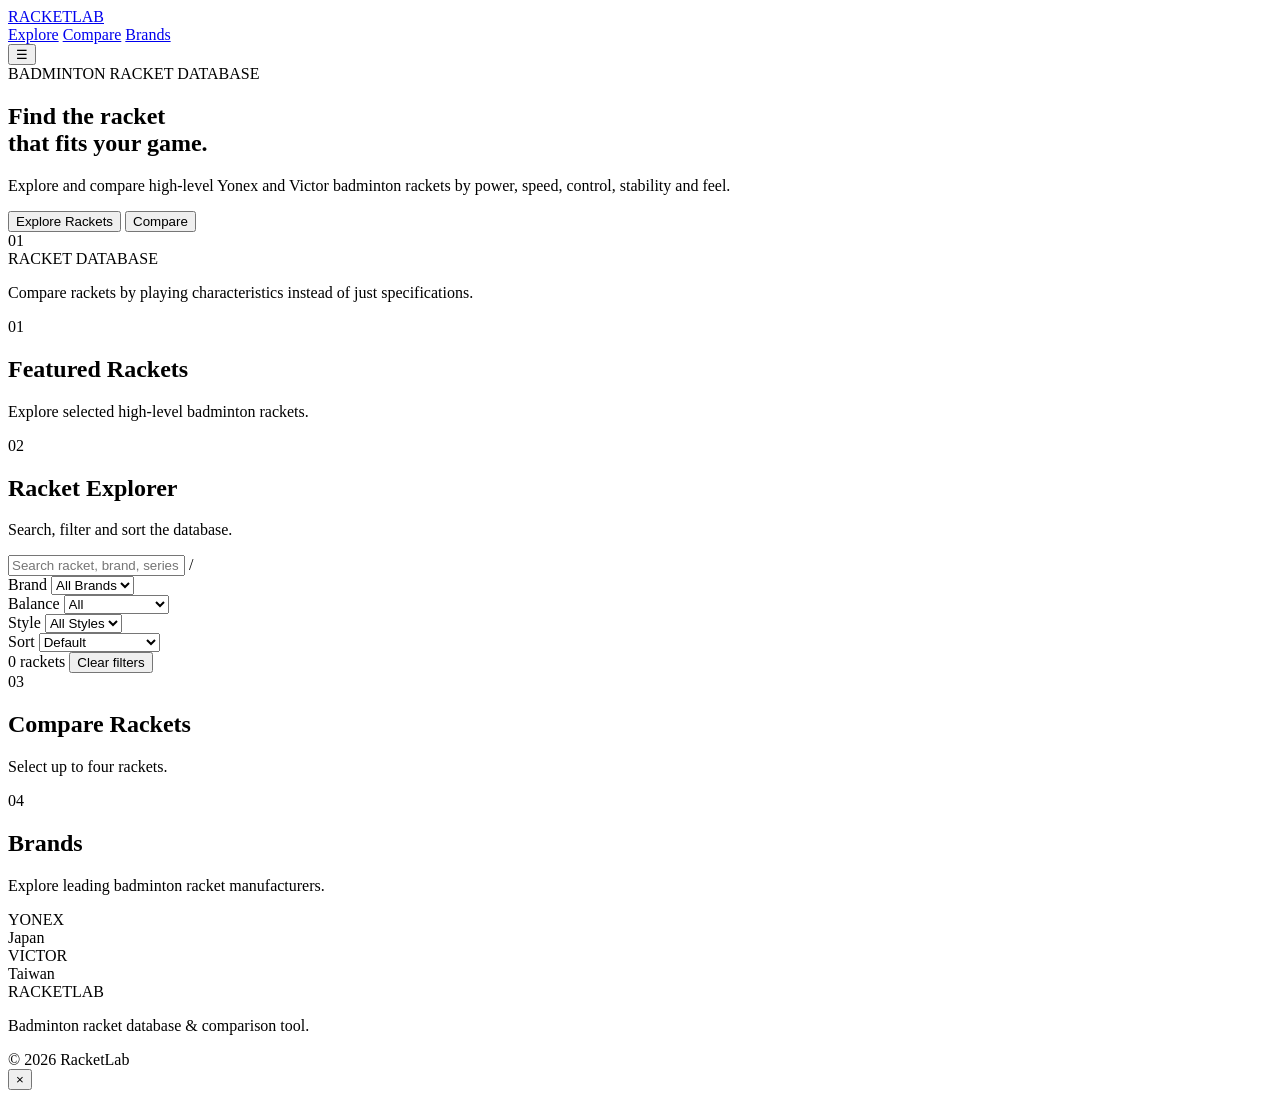
==== index.html @ 0382465e "Create index.html" ====
<!DOCTYPE html>
<html lang="en">
<head>
    <meta charset="UTF-8">
    <meta
        name="viewport"
        content="width=device-width, initial-scale=1.0"
    >

    <title>RacketLab — Badminton Racket Database</title>

    <link rel="stylesheet" href="style.css">
</head>

<body>

    <!-- =========================
         NAVBAR
    ========================== -->

    <header class="navbar">

        <div class="nav-container">

            <a href="#" class="logo">
                RACKET<span>LAB</span>
            </a>

            <nav class="nav-links">

                <a href="#explore">Explore</a>
                <a href="#compare">Compare</a>
                <a href="#brands">Brands</a>

            </nav>

            <button
                class="mobile-menu-button"
                onclick="toggleMobileMenu()"
            >
                ☰
            </button>

        </div>

    </header>


    <!-- =========================
         HERO
    ========================== -->

    <main>

        <section class="hero">

            <div class="hero-content">

                <div class="eyebrow">
                    BADMINTON RACKET DATABASE
                </div>

                <h1>
                    Find the racket<br>
                    that fits your game.
                </h1>

                <p>
                    Explore and compare high-level Yonex and Victor
                    badminton rackets by power, speed, control,
                    stability and feel.
                </p>

                <div class="hero-buttons">

                    <button
                        class="button primary"
                        onclick="scrollToExplorer()"
                    >
                        Explore Rackets
                    </button>

                    <button
                        class="button secondary"
                        onclick="scrollToCompare()"
                    >
                        Compare
                    </button>

                </div>

            </div>

            <div class="hero-stat">

                <div class="stat-number">
                    01
                </div>

                <div class="stat-label">
                    RACKET DATABASE
                </div>

                <div class="stat-line"></div>

                <p>
                    Compare rackets by playing
                    characteristics instead of
                    just specifications.
                </p>

            </div>

        </section>


        <!-- =========================
             FEATURED
        ========================== -->

        <section class="section">

            <div class="section-header">

                <div>
                    <span class="section-number">
                        01
                    </span>

                    <h2>
                        Featured Rackets
                    </h2>
                </div>

                <p>
                    Explore selected high-level
                    badminton rackets.
                </p>

            </div>

            <div
                id="featured-rackets"
                class="racket-grid"
            ></div>

        </section>


        <!-- =========================
             EXPLORE
        ========================== -->

        <section
            id="explore"
            class="section explorer-section"
        >

            <div class="section-header">

                <div>
                    <span class="section-number">
                        02
                    </span>

                    <h2>
                        Racket Explorer
                    </h2>
                </div>

                <p>
                    Search, filter and sort
                    the database.
                </p>

            </div>


            <!-- SEARCH -->

            <div class="search-box">

                <input
                    id="search-input"
                    type="text"
                    placeholder="Search racket, brand, series or characteristic..."
                    oninput="renderRackets()"
                >

                <span>
                    /
                </span>

            </div>


            <!-- FILTERS -->

            <div class="filters">

                <div class="filter-group">

                    <label>
                        Brand
                    </label>

                    <select
                        id="brand-filter"
                        onchange="renderRackets()"
                    >

                        <option value="all">
                            All Brands
                        </option>

                        <option value="Yonex">
                            Yonex
                        </option>

                        <option value="Victor">
                            Victor
                        </option>

                    </select>

                </div>


                <div class="filter-group">

                    <label>
                        Balance
                    </label>

                    <select
                        id="balance-filter"
                        onchange="renderRackets()"
                    >

                        <option value="all">
                            All
                        </option>

                        <option value="Head Heavy">
                            Head Heavy
                        </option>

                        <option value="Even Balance">
                            Even Balance
                        </option>

                        <option value="Head Light">
                            Head Light
                        </option>

                    </select>

                </div>


                <div class="filter-group">

                    <label>
                        Style
                    </label>

                    <select
                        id="style-filter"
                        onchange="renderRackets()"
                    >

                        <option value="all">
                            All Styles
                        </option>

                        <option value="Power">
                            Power
                        </option>

                        <option value="Speed">
                            Speed
                        </option>

                        <option value="Control">
                            Control
                        </option>

                        <option value="All-round">
                            All-round
                        </option>

                        <option value="Stability">
                            Stability
                        </option>

                    </select>

                </div>


                <div class="filter-group">

                    <label>
                        Sort
                    </label>

                    <select
                        id="sort-filter"
                        onchange="renderRackets()"
                    >

                        <option value="default">
                            Default
                        </option>

                        <option value="smash">
                            Highest Smash
                        </option>

                        <option value="control">
                            Highest Control
                        </option>

                        <option value="defense">
                            Highest Defense
                        </option>

                        <option value="stability">
                            Highest Stability
                        </option>

                        <option value="speed">
                            Fastest Swing
                        </option>

                    </select>

                </div>

            </div>


            <!-- RESULTS -->

            <div class="results-header">

                <span id="result-count">
                    0 rackets
                </span>

                <button
                    onclick="clearFilters()"
                    class="clear-button"
                >
                    Clear filters
                </button>

            </div>


            <div
                id="racket-list"
                class="racket-grid"
            ></div>

        </section>


        <!-- =========================
             COMPARE
        ========================== -->

        <section
            id="compare"
            class="section compare-section"
        >

            <div class="section-header">

                <div>

                    <span class="section-number">
                        03
                    </span>

                    <h2>
                        Compare Rackets
                    </h2>

                </div>

                <p>
                    Select up to four rackets.
                </p>

            </div>


            <div
                id="compare-selection"
                class="compare-selection"
            ></div>


            <div
                id="comparison-table"
                class="comparison-table"
            ></div>

        </section>


        <!-- =========================
             BRANDS
        ========================== -->

        <section
            id="brands"
            class="section brands-section"
        >

            <div class="section-header">

                <div>

                    <span class="section-number">
                        04
                    </span>

                    <h2>
                        Brands
                    </h2>

                </div>

                <p>
                    Explore leading badminton
                    racket manufacturers.
                </p>

            </div>


            <div class="brand-grid">

                <div class="brand-card">

                    <div class="brand-logo">
                        YONEX
                    </div>

                    <span>
                        Japan
                    </span>

                </div>


                <div class="brand-card">

                    <div class="brand-logo">
                        VICTOR
                    </div>

                    <span>
                        Taiwan
                    </span>

                </div>

            </div>

        </section>

    </main>


    <!-- =========================
         FOOTER
    ========================== -->

    <footer>

        <div class="footer-container">

            <div class="logo">
                RACKET<span>LAB</span>
            </div>

            <p>
                Badminton racket database & comparison tool.
            </p>

            <span>
                © 2026 RacketLab
            </span>

        </div>

    </footer>


    <!-- =========================
         MODAL
    ========================== -->

    <div
        id="racket-modal"
        class="modal hidden"
    >

        <div class="modal-overlay"
             onclick="closeModal()">
        </div>

        <div class="modal-content">

            <button
                class="modal-close"
                onclick="closeModal()"
            >
                ×
            </button>

            <div id="modal-body"></div>

        </div>

    </div>


    <script src="data/rackets.js"></script>
    <script src="app.js"></script>

</body>
</html>
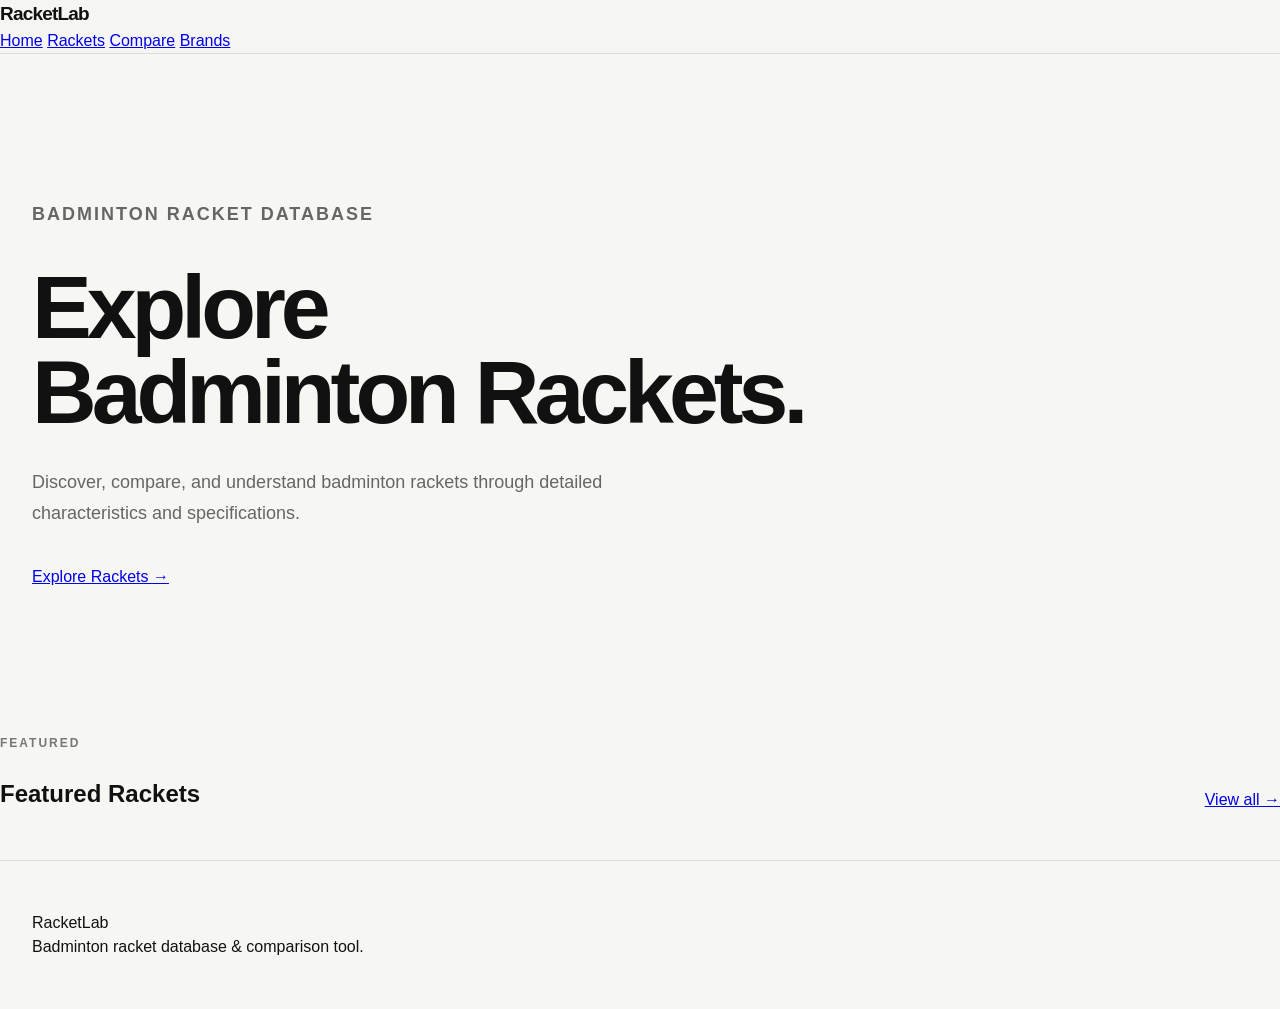
==== commit c891dc24: "Update index.html" ====
--- a/index.html
+++ b/index.html
@@ -2,535 +2,101 @@
 <html lang="en">
 <head>
     <meta charset="UTF-8">
-    <meta
-        name="viewport"
-        content="width=device-width, initial-scale=1.0"
-    >
+    <meta name="viewport" content="width=device-width, initial-scale=1.0">
 
-    <title>RacketLab — Badminton Racket Database</title>
+    <title>RacketLab</title>
 
     <link rel="stylesheet" href="style.css">
 </head>
 
 <body>
 
-    <!-- =========================
-         NAVBAR
-    ========================== -->
+<header class="navbar">
 
-    <header class="navbar">
+    <a href="index.html" class="logo">
+        RacketLab
+    </a>
 
-        <div class="nav-container">
+    <nav>
+        <a href="index.html" class="active">Home</a>
+        <a href="rackets.html">Rackets</a>
+        <a href="compare.html">Compare</a>
+        <a href="brands.html">Brands</a>
+    </nav>
 
-            <a href="#" class="logo">
-                RACKET<span>LAB</span>
+</header>
+
+
+<main>
+
+    <section class="hero">
+
+        <div class="hero-content">
+
+            <p class="eyebrow">
+                BADMINTON RACKET DATABASE
+            </p>
+
+            <h1>
+                Explore<br>
+                Badminton Rackets.
+            </h1>
+
+            <p class="hero-description">
+                Discover, compare, and understand badminton
+                rackets through detailed characteristics and specifications.
+            </p>
+
+            <a href="rackets.html" class="primary-button">
+                Explore Rackets →
             </a>
-
-            <nav class="nav-links">
-
-                <a href="#explore">Explore</a>
-                <a href="#compare">Compare</a>
-                <a href="#brands">Brands</a>
-
-            </nav>
-
-            <button
-                class="mobile-menu-button"
-                onclick="toggleMobileMenu()"
-            >
-                ☰
-            </button>
 
         </div>
 
-    </header>
+    </section>
 
 
-    <!-- =========================
-         HERO
-    ========================== -->
+    <section class="home-section">
 
-    <main>
+        <div class="section-header">
 
-        <section class="hero">
+            <div>
+                <p class="eyebrow">FEATURED</p>
 
-            <div class="hero-content">
-
-                <div class="eyebrow">
-                    BADMINTON RACKET DATABASE
-                </div>
-
-                <h1>
-                    Find the racket<br>
-                    that fits your game.
-                </h1>
-
-                <p>
-                    Explore and compare high-level Yonex and Victor
-                    badminton rackets by power, speed, control,
-                    stability and feel.
-                </p>
-
-                <div class="hero-buttons">
-
-                    <button
-                        class="button primary"
-                        onclick="scrollToExplorer()"
-                    >
-                        Explore Rackets
-                    </button>
-
-                    <button
-                        class="button secondary"
-                        onclick="scrollToCompare()"
-                    >
-                        Compare
-                    </button>
-
-                </div>
-
+                <h2>
+                    Featured Rackets
+                </h2>
             </div>
 
-            <div class="hero-stat">
-
-                <div class="stat-number">
-                    01
-                </div>
-
-                <div class="stat-label">
-                    RACKET DATABASE
-                </div>
-
-                <div class="stat-line"></div>
-
-                <p>
-                    Compare rackets by playing
-                    characteristics instead of
-                    just specifications.
-                </p>
-
-            </div>
-
-        </section>
-
-
-        <!-- =========================
-             FEATURED
-        ========================== -->
-
-        <section class="section">
-
-            <div class="section-header">
-
-                <div>
-                    <span class="section-number">
-                        01
-                    </span>
-
-                    <h2>
-                        Featured Rackets
-                    </h2>
-                </div>
-
-                <p>
-                    Explore selected high-level
-                    badminton rackets.
-                </p>
-
-            </div>
-
-            <div
-                id="featured-rackets"
-                class="racket-grid"
-            ></div>
-
-        </section>
-
-
-        <!-- =========================
-             EXPLORE
-        ========================== -->
-
-        <section
-            id="explore"
-            class="section explorer-section"
-        >
-
-            <div class="section-header">
-
-                <div>
-                    <span class="section-number">
-                        02
-                    </span>
-
-                    <h2>
-                        Racket Explorer
-                    </h2>
-                </div>
-
-                <p>
-                    Search, filter and sort
-                    the database.
-                </p>
-
-            </div>
-
-
-            <!-- SEARCH -->
-
-            <div class="search-box">
-
-                <input
-                    id="search-input"
-                    type="text"
-                    placeholder="Search racket, brand, series or characteristic..."
-                    oninput="renderRackets()"
-                >
-
-                <span>
-                    /
-                </span>
-
-            </div>
-
-
-            <!-- FILTERS -->
-
-            <div class="filters">
-
-                <div class="filter-group">
-
-                    <label>
-                        Brand
-                    </label>
-
-                    <select
-                        id="brand-filter"
-                        onchange="renderRackets()"
-                    >
-
-                        <option value="all">
-                            All Brands
-                        </option>
-
-                        <option value="Yonex">
-                            Yonex
-                        </option>
-
-                        <option value="Victor">
-                            Victor
-                        </option>
-
-                    </select>
-
-                </div>
-
-
-                <div class="filter-group">
-
-                    <label>
-                        Balance
-                    </label>
-
-                    <select
-                        id="balance-filter"
-                        onchange="renderRackets()"
-                    >
-
-                        <option value="all">
-                            All
-                        </option>
-
-                        <option value="Head Heavy">
-                            Head Heavy
-                        </option>
-
-                        <option value="Even Balance">
-                            Even Balance
-                        </option>
-
-                        <option value="Head Light">
-                            Head Light
-                        </option>
-
-                    </select>
-
-                </div>
-
-
-                <div class="filter-group">
-
-                    <label>
-                        Style
-                    </label>
-
-                    <select
-                        id="style-filter"
-                        onchange="renderRackets()"
-                    >
-
-                        <option value="all">
-                            All Styles
-                        </option>
-
-                        <option value="Power">
-                            Power
-                        </option>
-
-                        <option value="Speed">
-                            Speed
-                        </option>
-
-                        <option value="Control">
-                            Control
-                        </option>
-
-                        <option value="All-round">
-                            All-round
-                        </option>
-
-                        <option value="Stability">
-                            Stability
-                        </option>
-
-                    </select>
-
-                </div>
-
-
-                <div class="filter-group">
-
-                    <label>
-                        Sort
-                    </label>
-
-                    <select
-                        id="sort-filter"
-                        onchange="renderRackets()"
-                    >
-
-                        <option value="default">
-                            Default
-                        </option>
-
-                        <option value="smash">
-                            Highest Smash
-                        </option>
-
-                        <option value="control">
-                            Highest Control
-                        </option>
-
-                        <option value="defense">
-                            Highest Defense
-                        </option>
-
-                        <option value="stability">
-                            Highest Stability
-                        </option>
-
-                        <option value="speed">
-                            Fastest Swing
-                        </option>
-
-                    </select>
-
-                </div>
-
-            </div>
-
-
-            <!-- RESULTS -->
-
-            <div class="results-header">
-
-                <span id="result-count">
-                    0 rackets
-                </span>
-
-                <button
-                    onclick="clearFilters()"
-                    class="clear-button"
-                >
-                    Clear filters
-                </button>
-
-            </div>
-
-
-            <div
-                id="racket-list"
-                class="racket-grid"
-            ></div>
-
-        </section>
-
-
-        <!-- =========================
-             COMPARE
-        ========================== -->
-
-        <section
-            id="compare"
-            class="section compare-section"
-        >
-
-            <div class="section-header">
-
-                <div>
-
-                    <span class="section-number">
-                        03
-                    </span>
-
-                    <h2>
-                        Compare Rackets
-                    </h2>
-
-                </div>
-
-                <p>
-                    Select up to four rackets.
-                </p>
-
-            </div>
-
-
-            <div
-                id="compare-selection"
-                class="compare-selection"
-            ></div>
-
-
-            <div
-                id="comparison-table"
-                class="comparison-table"
-            ></div>
-
-        </section>
-
-
-        <!-- =========================
-             BRANDS
-        ========================== -->
-
-        <section
-            id="brands"
-            class="section brands-section"
-        >
-
-            <div class="section-header">
-
-                <div>
-
-                    <span class="section-number">
-                        04
-                    </span>
-
-                    <h2>
-                        Brands
-                    </h2>
-
-                </div>
-
-                <p>
-                    Explore leading badminton
-                    racket manufacturers.
-                </p>
-
-            </div>
-
-
-            <div class="brand-grid">
-
-                <div class="brand-card">
-
-                    <div class="brand-logo">
-                        YONEX
-                    </div>
-
-                    <span>
-                        Japan
-                    </span>
-
-                </div>
-
-
-                <div class="brand-card">
-
-                    <div class="brand-logo">
-                        VICTOR
-                    </div>
-
-                    <span>
-                        Taiwan
-                    </span>
-
-                </div>
-
-            </div>
-
-        </section>
-
-    </main>
-
-
-    <!-- =========================
-         FOOTER
-    ========================== -->
-
-    <footer>
-
-        <div class="footer-container">
-
-            <div class="logo">
-                RACKET<span>LAB</span>
-            </div>
-
-            <p>
-                Badminton racket database & comparison tool.
-            </p>
-
-            <span>
-                © 2026 RacketLab
-            </span>
+            <a href="rackets.html" class="text-link">
+                View all →
+            </a>
 
         </div>
 
-    </footer>
+
+        <div id="featured-rackets" class="racket-grid"></div>
+
+    </section>
+
+</main>
 
 
-    <!-- =========================
-         MODAL
-    ========================== -->
+<footer>
 
-    <div
-        id="racket-modal"
-        class="modal hidden"
-    >
-
-        <div class="modal-overlay"
-             onclick="closeModal()">
-        </div>
-
-        <div class="modal-content">
-
-            <button
-                class="modal-close"
-                onclick="closeModal()"
-            >
-                ×
-            </button>
-
-            <div id="modal-body"></div>
-
-        </div>
-
+    <div class="footer-logo">
+        RacketLab
     </div>
 
+    <p>
+        Badminton racket database & comparison tool.
+    </p>
 
-    <script src="data/rackets.js"></script>
-    <script src="app.js"></script>
+</footer>
+
+
+<script type="module" src="data/index.js"></script>
+<script type="module" src="js/app.js"></script>
 
 </body>
 </html>
--- a/style.css
+++ b/style.css
@@ -0,0 +1,996 @@
+/* =================================
+   RESET
+================================= */
+
+* {
+    margin: 0;
+    padding: 0;
+    box-sizing: border-box;
+}
+
+html {
+    scroll-behavior: smooth;
+}
+
+body {
+    font-family:
+        Inter,
+        -apple-system,
+        BlinkMacSystemFont,
+        "Segoe UI",
+        sans-serif;
+
+    background: #f6f6f3;
+    color: #111;
+
+    line-height: 1.5;
+}
+
+button,
+input,
+select {
+    font: inherit;
+}
+
+
+/* =================================
+   NAVBAR
+================================= */
+
+.navbar {
+    position: sticky;
+    top: 0;
+
+    z-index: 100;
+
+    background: rgba(246, 246, 243, 0.9);
+
+    backdrop-filter: blur(16px);
+
+    border-bottom: 1px solid #deded9;
+}
+
+.nav-container {
+    max-width: 1280px;
+
+    margin: auto;
+
+    height: 72px;
+
+    padding: 0 32px;
+
+    display: flex;
+
+    align-items: center;
+
+    justify-content: space-between;
+}
+
+.logo {
+    font-size: 19px;
+
+    font-weight: 900;
+
+    letter-spacing: -0.8px;
+
+    color: #111;
+
+    text-decoration: none;
+}
+
+.logo span {
+    color: #777;
+}
+
+.nav-links {
+    display: flex;
+
+    gap: 36px;
+}
+
+.nav-links a {
+    color: #555;
+
+    text-decoration: none;
+
+    font-size: 14px;
+
+    font-weight: 600;
+}
+
+.nav-links a:hover {
+    color: #111;
+}
+
+.mobile-menu-button {
+    display: none;
+
+    border: 0;
+
+    background: transparent;
+
+    font-size: 24px;
+}
+
+
+/* =================================
+   HERO
+================================= */
+
+.hero {
+    max-width: 1280px;
+
+    margin: auto;
+
+    min-height: 680px;
+
+    padding: 120px 32px;
+
+    display: grid;
+
+    grid-template-columns:
+        1.4fr
+        0.6fr;
+
+    align-items: center;
+
+    gap: 80px;
+}
+
+.eyebrow {
+    font-size: 12px;
+
+    font-weight: 800;
+
+    letter-spacing: 2px;
+
+    color: #777;
+
+    margin-bottom: 24px;
+}
+
+.hero h1 {
+    font-size: clamp(
+        52px,
+        7vw,
+        96px
+    );
+
+    line-height: 0.95;
+
+    letter-spacing: -5px;
+
+    font-weight: 900;
+
+    margin-bottom: 32px;
+}
+
+.hero-content p {
+    max-width: 620px;
+
+    font-size: 18px;
+
+    color: #666;
+
+    line-height: 1.7;
+
+    margin-bottom: 36px;
+}
+
+.hero-buttons {
+    display: flex;
+
+    gap: 12px;
+}
+
+
+/* =================================
+   BUTTONS
+================================= */
+
+.button {
+    padding: 14px 22px;
+
+    border-radius: 10px;
+
+    border: 1px solid #111;
+
+    cursor: pointer;
+
+    font-weight: 700;
+
+    transition: 0.2s ease;
+}
+
+.button.primary {
+    background: #111;
+
+    color: white;
+}
+
+.button.primary:hover {
+    transform: translateY(-2px);
+
+    background: #292929;
+}
+
+.button.secondary {
+    background: transparent;
+
+    color: #111;
+
+    border-color: #ccc;
+}
+
+.button.secondary:hover {
+    background: white;
+}
+
+
+/* =================================
+   HERO STAT
+================================= */
+
+.hero-stat {
+    border-left: 1px solid #ccc;
+
+    padding-left: 40px;
+}
+
+.stat-number {
+    font-size: 80px;
+
+    font-weight: 900;
+
+    letter-spacing: -5px;
+}
+
+.stat-label {
+    font-size: 11px;
+
+    letter-spacing: 2px;
+
+    font-weight: 800;
+
+    color: #777;
+}
+
+.stat-line {
+    width: 80px;
+
+    height: 2px;
+
+    background: #111;
+
+    margin: 28px 0;
+}
+
+.hero-stat p {
+    color: #777;
+
+    max-width: 260px;
+}
+
+
+/* =================================
+   SECTIONS
+================================= */
+
+.section {
+    max-width: 1280px;
+
+    margin: auto;
+
+    padding: 100px 32px;
+}
+
+.section-header {
+    display: flex;
+
+    justify-content: space-between;
+
+    align-items: end;
+
+    gap: 40px;
+
+    margin-bottom: 48px;
+}
+
+.section-number {
+    font-size: 11px;
+
+    letter-spacing: 2px;
+
+    color: #999;
+
+    font-weight: 800;
+}
+
+.section h2 {
+    font-size: 46px;
+
+    letter-spacing: -2px;
+
+    margin-top: 8px;
+}
+
+.section-header > p {
+    max-width: 320px;
+
+    color: #777;
+}
+
+
+/* =================================
+   RACKET GRID
+================================= */
+
+.racket-grid {
+    display: grid;
+
+    grid-template-columns:
+        repeat(3, 1fr);
+
+    gap: 18px;
+}
+
+
+/* =================================
+   RACKET CARD
+================================= */
+
+.racket-card {
+    background: white;
+
+    border: 1px solid #e2e2de;
+
+    border-radius: 18px;
+
+    padding: 22px;
+
+    cursor: pointer;
+
+    transition:
+        transform 0.2s ease,
+        box-shadow 0.2s ease;
+}
+
+.racket-card:hover {
+    transform: translateY(-5px);
+
+    box-shadow:
+        0 20px 50px
+        rgba(0, 0, 0, 0.08);
+}
+
+.racket-image {
+    height: 240px;
+
+    border-radius: 12px;
+
+    background:
+        linear-gradient(
+            135deg,
+            #ededeb,
+            #fafafa
+        );
+
+    display: flex;
+
+    align-items: center;
+
+    justify-content: center;
+
+    margin-bottom: 20px;
+
+    color: #aaa;
+
+    font-size: 12px;
+
+    letter-spacing: 1px;
+}
+
+.brand {
+    font-size: 11px;
+
+    font-weight: 800;
+
+    letter-spacing: 1.5px;
+
+    color: #888;
+
+    text-transform: uppercase;
+}
+
+.racket-name {
+    font-size: 23px;
+
+    font-weight: 850;
+
+    letter-spacing: -0.8px;
+
+    margin: 5px 0 14px;
+}
+
+.racket-meta {
+    display: flex;
+
+    gap: 7px;
+
+    flex-wrap: wrap;
+
+    margin-bottom: 20px;
+}
+
+.tag {
+    border: 1px solid #ddd;
+
+    border-radius: 100px;
+
+    padding: 5px 9px;
+
+    font-size: 11px;
+
+    color: #555;
+
+    background: #fafafa;
+}
+
+
+/* =================================
+   MINI RATINGS
+================================= */
+
+.rating-row {
+    display: grid;
+
+    grid-template-columns:
+        90px
+        1fr
+        25px;
+
+    align-items: center;
+
+    gap: 10px;
+
+    margin: 8px 0;
+
+    font-size: 11px;
+
+    color: #777;
+}
+
+.rating-track {
+    height: 5px;
+
+    background: #e8e8e5;
+
+    border-radius: 10px;
+
+    overflow: hidden;
+}
+
+.rating-fill {
+    height: 100%;
+
+    background: #111;
+
+    border-radius: 10px;
+}
+
+
+/* =================================
+   SEARCH
+================================= */
+
+.search-box {
+    background: white;
+
+    border: 1px solid #ddd;
+
+    border-radius: 14px;
+
+    display: flex;
+
+    align-items: center;
+
+    padding: 0 18px;
+
+    margin-bottom: 20px;
+}
+
+.search-box input {
+    flex: 1;
+
+    height: 58px;
+
+    border: none;
+
+    outline: none;
+
+    background: transparent;
+
+    font-size: 15px;
+}
+
+
+/* =================================
+   FILTERS
+================================= */
+
+.filters {
+    display: grid;
+
+    grid-template-columns:
+        repeat(4, 1fr);
+
+    gap: 12px;
+
+    margin-bottom: 30px;
+}
+
+.filter-group label {
+    display: block;
+
+    font-size: 11px;
+
+    font-weight: 800;
+
+    color: #888;
+
+    margin-bottom: 7px;
+}
+
+.filter-group select {
+    width: 100%;
+
+    height: 46px;
+
+    border: 1px solid #ddd;
+
+    border-radius: 9px;
+
+    background: white;
+
+    padding: 0 12px;
+
+    outline: none;
+}
+
+
+/* =================================
+   RESULTS HEADER
+================================= */
+
+.results-header {
+    display: flex;
+
+    justify-content: space-between;
+
+    margin-bottom: 20px;
+
+    color: #777;
+
+    font-size: 13px;
+}
+
+.clear-button {
+    border: 0;
+
+    background: transparent;
+
+    cursor: pointer;
+
+    color: #777;
+
+    text-decoration: underline;
+}
+
+
+/* =================================
+   COMPARE
+================================= */
+
+.compare-selection {
+    display: grid;
+
+    grid-template-columns:
+        repeat(4, 1fr);
+
+    gap: 12px;
+
+    margin-bottom: 30px;
+}
+
+.compare-slot {
+    min-height: 100px;
+
+    background: white;
+
+    border: 1px dashed #ccc;
+
+    border-radius: 12px;
+
+    padding: 18px;
+}
+
+.compare-slot.active {
+    border-style: solid;
+
+    border-color: #111;
+}
+
+.compare-slot button {
+    float: right;
+
+    border: 0;
+
+    background: transparent;
+
+    cursor: pointer;
+}
+
+.comparison-table {
+    overflow-x: auto;
+}
+
+.comparison-table table {
+    width: 100%;
+
+    min-width: 700px;
+
+    border-collapse: collapse;
+
+    background: white;
+
+    border-radius: 14px;
+
+    overflow: hidden;
+}
+
+.comparison-table th,
+.comparison-table td {
+    padding: 18px;
+
+    text-align: left;
+
+    border-bottom: 1px solid #eee;
+}
+
+.comparison-table th {
+    font-size: 13px;
+
+    background: #f1f1ee;
+}
+
+.comparison-table td {
+    font-size: 14px;
+}
+
+
+/* =================================
+   BRANDS
+================================= */
+
+.brand-grid {
+    display: grid;
+
+    grid-template-columns:
+        repeat(2, 1fr);
+
+    gap: 18px;
+}
+
+.brand-card {
+    background: #111;
+
+    color: white;
+
+    min-height: 230px;
+
+    border-radius: 18px;
+
+    padding: 30px;
+
+    display: flex;
+
+    flex-direction: column;
+
+    justify-content: space-between;
+}
+
+.brand-logo {
+    font-size: 40px;
+
+    font-weight: 900;
+
+    letter-spacing: -2px;
+}
+
+.brand-card span {
+    color: #aaa;
+
+    font-size: 13px;
+}
+
+
+/* =================================
+   MODAL
+================================= */
+
+.modal {
+    position: fixed;
+
+    inset: 0;
+
+    z-index: 500;
+
+    display: flex;
+
+    align-items: center;
+
+    justify-content: center;
+
+    padding: 20px;
+}
+
+.modal.hidden {
+    display: none;
+}
+
+.modal-overlay {
+    position: absolute;
+
+    inset: 0;
+
+    background: rgba(
+        0,
+        0,
+        0,
+        0.5
+    );
+
+    backdrop-filter: blur(5px);
+}
+
+.modal-content {
+    position: relative;
+
+    width: min(
+        900px,
+        100%
+    );
+
+    max-height: 90vh;
+
+    overflow-y: auto;
+
+    background: #f6f6f3;
+
+    border-radius: 20px;
+
+    padding: 40px;
+
+    z-index: 1;
+}
+
+.modal-close {
+    position: absolute;
+
+    top: 18px;
+
+    right: 20px;
+
+    border: 0;
+
+    background: transparent;
+
+    font-size: 28px;
+
+    cursor: pointer;
+}
+
+
+/* =================================
+   DETAIL
+================================= */
+
+.detail-header {
+    margin-bottom: 35px;
+}
+
+.detail-brand {
+    color: #888;
+
+    font-size: 12px;
+
+    font-weight: 800;
+
+    letter-spacing: 2px;
+}
+
+.detail-title {
+    font-size: 46px;
+
+    letter-spacing: -2px;
+
+    line-height: 1;
+
+    margin: 8px 0 16px;
+}
+
+.detail-description {
+    color: #666;
+
+    max-width: 650px;
+}
+
+.detail-section {
+    margin-top: 35px;
+}
+
+.detail-section h3 {
+    font-size: 18px;
+
+    margin-bottom: 16px;
+}
+
+.rating-large {
+    display: grid;
+
+    grid-template-columns:
+        150px
+        1fr
+        35px;
+
+    align-items: center;
+
+    gap: 15px;
+
+    margin: 12px 0;
+}
+
+.rating-large .rating-track {
+    height: 8px;
+}
+
+
+/* =================================
+   FOOTER
+================================= */
+
+footer {
+    border-top: 1px solid #ddd;
+
+    padding: 50px 32px;
+}
+
+.footer-container {
+    max-width: 1280px;
+
+    margin: auto;
+
+    display: flex;
+
+    justify-content: space-between;
+
+    align-items: center;
+
+    gap: 20px;
+}
+
+.footer-container p,
+.footer-container > span {
+    color: #888;
+
+    font-size: 12px;
+}
+
+
+/* =================================
+   MOBILE
+================================= */
+
+@media (max-width: 900px) {
+
+    .nav-links {
+        display: none;
+    }
+
+    .mobile-menu-button {
+        display: block;
+    }
+
+    .hero {
+        grid-template-columns: 1fr;
+
+        padding-top: 80px;
+
+        min-height: auto;
+    }
+
+    .hero-stat {
+        border-left: 0;
+
+        border-top: 1px solid #ccc;
+
+        padding-left: 0;
+
+        padding-top: 30px;
+    }
+
+    .racket-grid {
+        grid-template-columns:
+            repeat(2, 1fr);
+    }
+
+    .filters {
+        grid-template-columns:
+            repeat(2, 1fr);
+    }
+
+    .compare-selection {
+        grid-template-columns:
+            repeat(2, 1fr);
+    }
+
+}
+
+
+@media (max-width: 600px) {
+
+    .nav-container {
+        padding: 0 18px;
+    }
+
+    .hero,
+    .section {
+        padding-left: 18px;
+        padding-right: 18px;
+    }
+
+    .hero h1 {
+        font-size: 54px;
+
+        letter-spacing: -3px;
+    }
+
+    .section h2 {
+        font-size: 36px;
+    }
+
+    .section-header {
+        display: block;
+    }
+
+    .section-header > p {
+        margin-top: 15px;
+    }
+
+    .racket-grid {
+        grid-template-columns: 1fr;
+    }
+
+    .filters {
+        grid-template-columns: 1fr;
+    }
+
+    .compare-selection {
+        grid-template-columns: 1fr;
+    }
+
+    .brand-grid {
+        grid-template-columns: 1fr;
+    }
+
+    .footer-container {
+        flex-direction: column;
+
+        align-items: flex-start;
+    }
+
+    .modal-content {
+        padding: 25px;
+    }
+
+}
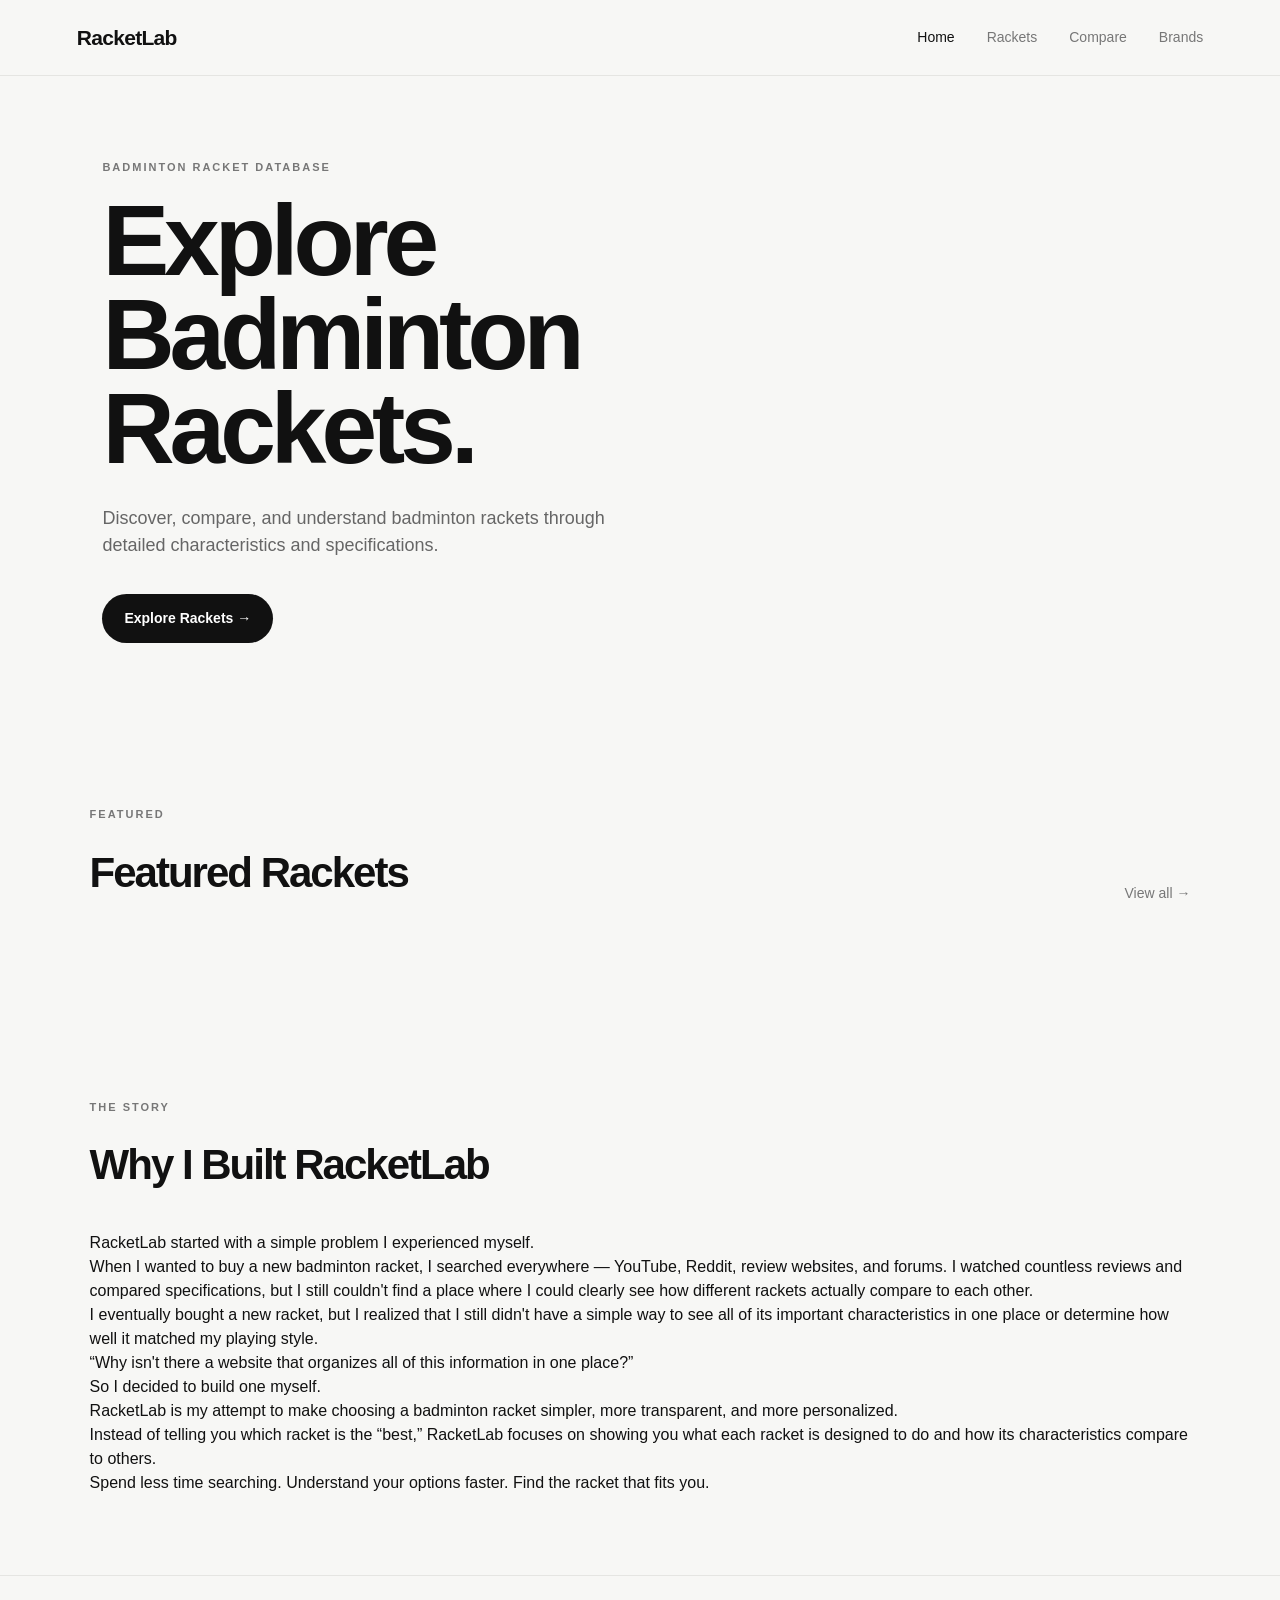
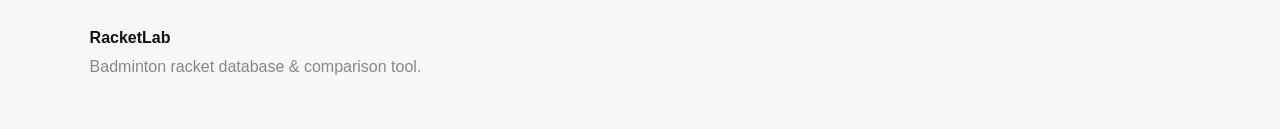
==== commit 90ead78d: "Update index.html" ====
--- a/index.html
+++ b/index.html
@@ -79,6 +79,67 @@
 
     </section>
 
+        <section class="home-section about-section">
+
+        <div class="section-header">
+
+            <div>
+                <p class="eyebrow">THE STORY</p>
+
+                <h2>
+                    Why I Built RacketLab
+                </h2>
+            </div>
+
+        </div>
+
+        <div class="about-content">
+
+            <p>
+                RacketLab started with a simple problem I experienced myself.
+            </p>
+
+            <p>
+                When I wanted to buy a new badminton racket, I searched everywhere —
+                YouTube, Reddit, review websites, and forums. I watched countless
+                reviews and compared specifications, but I still couldn't find a place
+                where I could clearly see how different rackets actually compare to each other.
+            </p>
+
+            <p>
+                I eventually bought a new racket, but I realized that I still didn't
+                have a simple way to see all of its important characteristics in one
+                place or determine how well it matched my playing style.
+            </p>
+
+            <p class="about-highlight">
+                “Why isn't there a website that organizes all of this information in one place?”
+            </p>
+
+            <p>
+                So I decided to build one myself.
+            </p>
+
+            <p>
+                RacketLab is my attempt to make choosing a badminton racket simpler,
+                more transparent, and more personalized.
+            </p>
+
+            <p>
+                Instead of telling you which racket is the “best,” RacketLab focuses
+                on showing you what each racket is designed to do and how its
+                characteristics compare to others.
+            </p>
+
+            <p class="about-ending">
+                Spend less time searching. Understand your options faster.
+                Find the racket that fits you.
+            </p>
+
+        </div>
+
+    </section>
+
 </main>
 
 
--- a/style.css
+++ b/style.css
@@ -1,996 +1,1002 @@
-/* =================================
-   RESET
-================================= */
-
 * {
+    box-sizing: border-box;
     margin: 0;
     padding: 0;
-    box-sizing: border-box;
-}
-
-html {
-    scroll-behavior: smooth;
-}
+}
+
 
 body {
+
     font-family:
         Inter,
-        -apple-system,
-        BlinkMacSystemFont,
-        "Segoe UI",
+        Arial,
         sans-serif;
 
-    background: #f6f6f3;
+    background: #f7f7f5;
+
     color: #111;
 
     line-height: 1.5;
-}
-
-button,
-input,
-select {
-    font: inherit;
-}
-
-
-/* =================================
-   NAVBAR
-================================= */
+
+}
+
+
+a {
+
+    color: inherit;
+
+    text-decoration: none;
+
+}
+
 
 .navbar {
+
+    height: 76px;
+
+    padding:
+        0 6%;
+
+    display: flex;
+
+    align-items: center;
+
+    justify-content: space-between;
+
+    background: rgba(247,247,245,.92);
+
+    border-bottom:
+        1px solid #e5e5e2;
+
     position: sticky;
+
     top: 0;
 
     z-index: 100;
 
-    background: rgba(246, 246, 243, 0.9);
-
-    backdrop-filter: blur(16px);
-
-    border-bottom: 1px solid #deded9;
-}
-
-.nav-container {
-    max-width: 1280px;
-
-    margin: auto;
-
-    height: 72px;
-
-    padding: 0 32px;
+    backdrop-filter: blur(12px);
+
+}
+
+
+.logo {
+
+    font-size: 21px;
+
+    font-weight: 800;
+
+    letter-spacing: -0.7px;
+
+}
+
+
+.navbar nav {
+
+    display: flex;
+
+    gap: 32px;
+
+}
+
+
+.navbar nav a {
+
+    color: #777;
+
+    font-size: 14px;
+
+    transition: .2s;
+
+}
+
+
+.navbar nav a:hover,
+.navbar nav a.active {
+
+    color: #111;
+
+}
+
+
+.hero {
+
+    min-height: 650px;
 
     display: flex;
 
     align-items: center;
 
+    padding:
+        80px 8%;
+
+}
+
+
+.hero-content {
+
+    max-width: 760px;
+
+}
+
+
+.eyebrow {
+
+    font-size: 11px;
+
+    letter-spacing: 2px;
+
+    font-weight: 700;
+
+    color: #777;
+
+    margin-bottom: 18px;
+
+}
+
+
+.hero h1 {
+
+    font-size:
+        clamp(54px, 8vw, 100px);
+
+    line-height: .94;
+
+    letter-spacing: -5px;
+
+    margin-bottom: 30px;
+
+}
+
+
+.hero-description {
+
+    max-width: 540px;
+
+    font-size: 18px;
+
+    color: #666;
+
+    margin-bottom: 35px;
+
+}
+
+
+.primary-button {
+
+    display: inline-block;
+
+    background: #111;
+
+    color: white;
+
+    padding:
+        14px 22px;
+
+    border-radius: 30px;
+
+    font-size: 14px;
+
+    font-weight: 600;
+
+    transition: .2s;
+
+}
+
+
+.primary-button:hover {
+
+    transform: translateY(-2px);
+
+}
+
+
+.home-section,
+.explorer {
+
+    padding:
+        80px 7%;
+
+}
+
+
+.section-header {
+
+    display: flex;
+
     justify-content: space-between;
-}
-
-.logo {
-    font-size: 19px;
-
-    font-weight: 900;
-
-    letter-spacing: -0.8px;
-
-    color: #111;
-
-    text-decoration: none;
-}
-
-.logo span {
+
+    align-items: end;
+
+    margin-bottom: 35px;
+
+}
+
+
+.section-header h2,
+.page-header h1 {
+
+    font-size: 42px;
+
+    letter-spacing: -2px;
+
+}
+
+
+.text-link {
+
+    font-size: 14px;
+
     color: #777;
-}
-
-.nav-links {
-    display: flex;
-
-    gap: 36px;
-}
-
-.nav-links a {
-    color: #555;
-
-    text-decoration: none;
-
-    font-size: 14px;
-
-    font-weight: 600;
-}
-
-.nav-links a:hover {
-    color: #111;
-}
-
-.mobile-menu-button {
-    display: none;
-
-    border: 0;
-
-    background: transparent;
-
-    font-size: 24px;
-}
-
-
-/* =================================
-   HERO
-================================= */
-
-.hero {
-    max-width: 1280px;
-
-    margin: auto;
-
-    min-height: 680px;
-
-    padding: 120px 32px;
-
-    display: grid;
-
-    grid-template-columns:
-        1.4fr
-        0.6fr;
-
-    align-items: center;
-
-    gap: 80px;
-}
-
-.eyebrow {
-    font-size: 12px;
-
-    font-weight: 800;
-
-    letter-spacing: 2px;
+
+}
+
+
+.page-header {
+
+    padding:
+        100px 7% 50px;
+
+}
+
+
+.page-header h1 {
+
+    font-size: 64px;
+
+    margin-bottom: 15px;
+
+}
+
+
+.page-header > p:last-child {
 
     color: #777;
 
-    margin-bottom: 24px;
-}
-
-.hero h1 {
-    font-size: clamp(
-        52px,
-        7vw,
-        96px
-    );
-
-    line-height: 0.95;
-
-    letter-spacing: -5px;
-
-    font-weight: 900;
-
-    margin-bottom: 32px;
-}
-
-.hero-content p {
-    max-width: 620px;
-
-    font-size: 18px;
-
-    color: #666;
-
-    line-height: 1.7;
-
-    margin-bottom: 36px;
-}
-
-.hero-buttons {
-    display: flex;
-
-    gap: 12px;
-}
-
-
-/* =================================
-   BUTTONS
-================================= */
-
-.button {
-    padding: 14px 22px;
-
-    border-radius: 10px;
-
-    border: 1px solid #111;
-
-    cursor: pointer;
-
-    font-weight: 700;
-
-    transition: 0.2s ease;
-}
-
-.button.primary {
-    background: #111;
-
-    color: white;
-}
-
-.button.primary:hover {
-    transform: translateY(-2px);
-
-    background: #292929;
-}
-
-.button.secondary {
-    background: transparent;
-
-    color: #111;
-
-    border-color: #ccc;
-}
-
-.button.secondary:hover {
-    background: white;
-}
-
-
-/* =================================
-   HERO STAT
-================================= */
-
-.hero-stat {
-    border-left: 1px solid #ccc;
-
-    padding-left: 40px;
-}
-
-.stat-number {
-    font-size: 80px;
-
-    font-weight: 900;
-
-    letter-spacing: -5px;
-}
-
-.stat-label {
-    font-size: 11px;
-
-    letter-spacing: 2px;
-
-    font-weight: 800;
-
-    color: #777;
-}
-
-.stat-line {
-    width: 80px;
-
-    height: 2px;
-
-    background: #111;
-
-    margin: 28px 0;
-}
-
-.hero-stat p {
-    color: #777;
-
-    max-width: 260px;
-}
-
-
-/* =================================
-   SECTIONS
-================================= */
-
-.section {
-    max-width: 1280px;
-
-    margin: auto;
-
-    padding: 100px 32px;
-}
-
-.section-header {
-    display: flex;
-
-    justify-content: space-between;
-
-    align-items: end;
-
-    gap: 40px;
-
-    margin-bottom: 48px;
-}
-
-.section-number {
-    font-size: 11px;
-
-    letter-spacing: 2px;
-
-    color: #999;
-
-    font-weight: 800;
-}
-
-.section h2 {
-    font-size: 46px;
-
-    letter-spacing: -2px;
-
-    margin-top: 8px;
-}
-
-.section-header > p {
-    max-width: 320px;
-
-    color: #777;
-}
-
-
-/* =================================
-   RACKET GRID
-================================= */
+}
+
 
 .racket-grid {
+
     display: grid;
 
     grid-template-columns:
         repeat(3, 1fr);
 
-    gap: 18px;
-}
-
-
-/* =================================
-   RACKET CARD
-================================= */
+    gap: 22px;
+
+}
+
 
 .racket-card {
+
     background: white;
 
-    border: 1px solid #e2e2de;
+    border: 1px solid #e7e7e4;
 
     border-radius: 18px;
 
+    overflow: hidden;
+
+    cursor: pointer;
+
+    transition:
+        transform .25s,
+        box-shadow .25s;
+
+}
+
+
+.racket-card:hover {
+
+    transform: translateY(-5px);
+
+    box-shadow:
+        0 15px 35px rgba(0,0,0,.07);
+
+}
+
+
+/* =========================
+   RACKET CARD IMAGE
+   ========================= */
+
+.racket-image {
+    height: 310px;
+    position: relative;
+
+    display: flex;
+    align-items: center;
+    justify-content: center;
+
+    background: #f7f7f5;
+
+    overflow: hidden;
+}
+
+/* subtle inner lighting */
+.racket-image::before {
+    content: "";
+    position: absolute;
+    inset: 0;
+
+    background:
+        radial-gradient(
+            circle at 50% 45%,
+            rgba(255,255,255,0.95) 0%,
+            rgba(255,255,255,0.55) 45%,
+            rgba(245,245,242,0) 75%
+        );
+
+    pointer-events: none;
+}
+
+/* racket image */
+.racket-image img {
+    position: relative;
+    z-index: 1;
+
+    width: 88%;
+    height: 88%;
+
+    object-fit: contain;
+
+    padding: 12px;
+
+    box-sizing: border-box;
+
+    transition:
+        transform .35s ease,
+        filter .35s ease;
+}
+
+/* premium hover effect */
+.racket-card:hover .racket-image img {
+    transform: scale(1.04);
+    filter: brightness(1.02);
+}
+
+.racket-card-info {
+
     padding: 22px;
 
+}
+
+
+.brand {
+
+    color: #888;
+
+    font-size: 12px;
+
+    margin-bottom: 5px;
+
+}
+
+
+.racket-card h3 {
+
+    font-size: 20px;
+
+    letter-spacing: -.5px;
+
+    margin-bottom: 7px;
+
+}
+
+
+.racket-meta {
+
+    color: #777;
+
+    font-size: 13px;
+
+}
+
+
+.mini-stats {
+
+    display: flex;
+
+    gap: 25px;
+
+    margin-top: 20px;
+
+    font-size: 11px;
+
+    color: #888;
+
+}
+
+
+.mini-stats strong {
+
+    display: block;
+
+    color: #111;
+
+    font-size: 17px;
+
+}
+
+
+.search-box {
+
+    margin-bottom: 22px;
+
+}
+
+
+.search-box input {
+
+    width: 100%;
+
+    padding: 17px 20px;
+
+    border:
+        1px solid #ddd;
+
+    border-radius: 12px;
+
+    background: white;
+
+    font-size: 15px;
+
+    outline: none;
+
+}
+
+
+.search-box input:focus {
+
+    border-color: #111;
+
+}
+
+
+.filters {
+
+    display: flex;
+
+    gap: 8px;
+
+    margin-bottom: 35px;
+
+}
+
+
+.filter-button {
+
+    border:
+        1px solid #ddd;
+
+    background: white;
+
+    padding:
+        9px 17px;
+
+    border-radius: 30px;
+
     cursor: pointer;
 
-    transition:
-        transform 0.2s ease,
-        box-shadow 0.2s ease;
-}
-
-.racket-card:hover {
-    transform: translateY(-5px);
-
-    box-shadow:
-        0 20px 50px
-        rgba(0, 0, 0, 0.08);
-}
-
-.racket-image {
-    height: 240px;
-
-    border-radius: 12px;
-
-    background:
-        linear-gradient(
-            135deg,
-            #ededeb,
-            #fafafa
-        );
-
-    display: flex;
+}
+
+
+.filter-button.active {
+
+    background: #111;
+
+    color: white;
+
+    border-color: #111;
+
+}
+
+
+.explorer-top {
+
+    display: flex;
+
+    justify-content: space-between;
 
     align-items: center;
 
+    margin-bottom: 20px;
+
+    color: #777;
+
+    font-size: 13px;
+
+}
+
+
+#sort-select {
+
+    padding: 9px 13px;
+
+    border:
+        1px solid #ddd;
+
+    border-radius: 8px;
+
+    background: white;
+
+}
+
+
+/* DETAIL PAGE */
+
+
+.racket-detail {
+
+    max-width: 1200px;
+
+    margin: auto;
+
+    padding:
+        55px 6% 100px;
+
+}
+
+
+.back-link {
+
+    color: #777;
+
+    font-size: 13px;
+
+}
+
+
+.detail-hero-grid {
+
+    display: grid;
+
+    grid-template-columns:
+        1fr 1fr;
+
+    gap: 70px;
+
+    align-items: center;
+
+    padding:
+        50px 0 70px;
+
+}
+
+
+.detail-image {
+
+    height: 500px;
+
+    background: #f1f1ee;
+
+    border-radius: 22px;
+
+    display: flex;
+
+    align-items: center;
+
     justify-content: center;
 
-    margin-bottom: 20px;
-
-    color: #aaa;
-
-    font-size: 12px;
-
-    letter-spacing: 1px;
-}
-
-.brand {
+}
+
+
+.detail-image img {
+
+    width: 85%;
+
+    height: 85%;
+
+    object-fit: contain;
+
+}
+
+
+.detail-heading h1 {
+
+    font-size:
+        clamp(45px, 6vw, 75px);
+
+    line-height: .95;
+
+    letter-spacing: -4px;
+
+    margin-bottom: 18px;
+
+}
+
+
+.detail-category {
+
+    color: #777;
+
+    margin-bottom: 40px;
+
+}
+
+
+.quick-specs {
+
+    display: grid;
+
+    grid-template-columns:
+        repeat(3, 1fr);
+
+    border-top:
+        1px solid #ddd;
+
+    border-bottom:
+        1px solid #ddd;
+
+}
+
+
+.quick-specs div {
+
+    padding:
+        18px 10px;
+
+}
+
+
+.quick-specs span {
+
+    display: block;
+
     font-size: 11px;
 
-    font-weight: 800;
-
-    letter-spacing: 1.5px;
-
     color: #888;
 
-    text-transform: uppercase;
-}
-
-.racket-name {
-    font-size: 23px;
-
-    font-weight: 850;
-
-    letter-spacing: -0.8px;
-
-    margin: 5px 0 14px;
-}
-
-.racket-meta {
-    display: flex;
-
-    gap: 7px;
-
-    flex-wrap: wrap;
-
-    margin-bottom: 20px;
-}
-
-.tag {
-    border: 1px solid #ddd;
-
-    border-radius: 100px;
-
-    padding: 5px 9px;
-
-    font-size: 11px;
-
-    color: #555;
-
-    background: #fafafa;
-}
-
-
-/* =================================
-   MINI RATINGS
-================================= */
-
-.rating-row {
-    display: grid;
-
-    grid-template-columns:
-        90px
-        1fr
-        25px;
-
-    align-items: center;
-
-    gap: 10px;
-
-    margin: 8px 0;
-
-    font-size: 11px;
-
-    color: #777;
-}
-
-.rating-track {
-    height: 5px;
-
-    background: #e8e8e5;
-
-    border-radius: 10px;
-
-    overflow: hidden;
-}
-
-.rating-fill {
-    height: 100%;
+    margin-bottom: 4px;
+
+}
+
+
+.quick-specs strong {
+
+    font-size: 14px;
+
+}
+
+
+.detail-tabs {
+
+    max-width: 1200px;
+
+    margin:
+        0 auto;
+
+    padding:
+        0 6%;
+
+    display: flex;
+
+    gap: 35px;
+
+    border-bottom:
+        1px solid #ddd;
+
+}
+
+
+.detail-tab {
+
+    border: none;
+
+    background: none;
+
+    padding:
+        17px 0;
+
+    font-size: 14px;
+
+    color: #888;
+
+    cursor: pointer;
+
+    position: relative;
+
+}
+
+
+.detail-tab.active {
+
+    color: #111;
+
+}
+
+
+.detail-tab.active::after {
+
+    content: "";
+
+    position: absolute;
+
+    left: 0;
+
+    right: 0;
+
+    bottom: -1px;
+
+    height: 2px;
 
     background: #111;
 
-    border-radius: 10px;
-}
-
-
-/* =================================
-   SEARCH
-================================= */
-
-.search-box {
-    background: white;
-
-    border: 1px solid #ddd;
-
-    border-radius: 14px;
-
-    display: flex;
-
-    align-items: center;
-
-    padding: 0 18px;
-
-    margin-bottom: 20px;
-}
-
-.search-box input {
-    flex: 1;
-
-    height: 58px;
-
-    border: none;
-
-    outline: none;
-
-    background: transparent;
-
-    font-size: 15px;
-}
-
-
-/* =================================
-   FILTERS
-================================= */
-
-.filters {
-    display: grid;
-
-    grid-template-columns:
-        repeat(4, 1fr);
-
-    gap: 12px;
-
-    margin-bottom: 30px;
-}
-
-.filter-group label {
-    display: block;
-
-    font-size: 11px;
-
-    font-weight: 800;
-
-    color: #888;
-
-    margin-bottom: 7px;
-}
-
-.filter-group select {
-    width: 100%;
-
-    height: 46px;
-
-    border: 1px solid #ddd;
-
-    border-radius: 9px;
-
-    background: white;
-
-    padding: 0 12px;
-
-    outline: none;
-}
-
-
-/* =================================
-   RESULTS HEADER
-================================= */
-
-.results-header {
-    display: flex;
-
-    justify-content: space-between;
-
-    margin-bottom: 20px;
-
-    color: #777;
-
-    font-size: 13px;
-}
-
-.clear-button {
-    border: 0;
-
-    background: transparent;
-
-    cursor: pointer;
-
-    color: #777;
-
-    text-decoration: underline;
-}
-
-
-/* =================================
-   COMPARE
-================================= */
-
-.compare-selection {
-    display: grid;
-
-    grid-template-columns:
-        repeat(4, 1fr);
-
-    gap: 12px;
-
-    margin-bottom: 30px;
-}
-
-.compare-slot {
-    min-height: 100px;
-
-    background: white;
-
-    border: 1px dashed #ccc;
-
-    border-radius: 12px;
-
-    padding: 18px;
-}
-
-.compare-slot.active {
-    border-style: solid;
-
-    border-color: #111;
-}
-
-.compare-slot button {
-    float: right;
-
-    border: 0;
-
-    background: transparent;
-
-    cursor: pointer;
-}
-
-.comparison-table {
-    overflow-x: auto;
-}
-
-.comparison-table table {
-    width: 100%;
-
-    min-width: 700px;
-
-    border-collapse: collapse;
-
-    background: white;
-
-    border-radius: 14px;
-
-    overflow: hidden;
-}
-
-.comparison-table th,
-.comparison-table td {
-    padding: 18px;
-
-    text-align: left;
-
-    border-bottom: 1px solid #eee;
-}
-
-.comparison-table th {
-    font-size: 13px;
-
-    background: #f1f1ee;
-}
-
-.comparison-table td {
-    font-size: 14px;
-}
-
-
-/* =================================
-   BRANDS
-================================= */
-
-.brand-grid {
+}
+
+
+.detail-content {
+
+    max-width: 1200px;
+
+    margin:
+        0 auto;
+
+    padding:
+        45px 6% 100px;
+
+}
+
+
+.characteristic-grid {
+
     display: grid;
 
     grid-template-columns:
         repeat(2, 1fr);
 
-    gap: 18px;
-}
-
-.brand-card {
+    gap:
+        20px 50px;
+
+}
+
+
+.rating-row {
+
+    padding:
+        10px 0;
+
+}
+
+
+.rating-label {
+
+    display: flex;
+
+    justify-content: space-between;
+
+    font-size: 13px;
+
+    margin-bottom: 8px;
+
+}
+
+
+.rating-bar {
+
+    height: 5px;
+
+    background: #e5e5e2;
+
+    border-radius: 10px;
+
+    overflow: hidden;
+
+}
+
+
+.rating-fill {
+
+    height: 100%;
+
     background: #111;
 
-    color: white;
-
-    min-height: 230px;
-
-    border-radius: 18px;
-
-    padding: 30px;
-
-    display: flex;
-
-    flex-direction: column;
+}
+
+
+.spec-table {
+
+    max-width: 800px;
+
+}
+
+
+.spec-row {
+
+    display: flex;
 
     justify-content: space-between;
-}
-
-.brand-logo {
-    font-size: 40px;
-
-    font-weight: 900;
-
-    letter-spacing: -2px;
-}
-
-.brand-card span {
-    color: #aaa;
-
-    font-size: 13px;
-}
-
-
-/* =================================
-   MODAL
-================================= */
-
-.modal {
-    position: fixed;
-
-    inset: 0;
-
-    z-index: 500;
-
-    display: flex;
-
-    align-items: center;
-
-    justify-content: center;
-
-    padding: 20px;
-}
-
-.modal.hidden {
-    display: none;
-}
-
-.modal-overlay {
-    position: absolute;
-
-    inset: 0;
-
-    background: rgba(
-        0,
-        0,
-        0,
-        0.5
-    );
-
-    backdrop-filter: blur(5px);
-}
-
-.modal-content {
-    position: relative;
-
-    width: min(
-        900px,
-        100%
-    );
-
-    max-height: 90vh;
-
-    overflow-y: auto;
-
-    background: #f6f6f3;
-
-    border-radius: 20px;
-
-    padding: 40px;
-
-    z-index: 1;
-}
-
-.modal-close {
-    position: absolute;
-
-    top: 18px;
-
-    right: 20px;
-
-    border: 0;
-
-    background: transparent;
-
-    font-size: 28px;
-
-    cursor: pointer;
-}
-
-
-/* =================================
-   DETAIL
-================================= */
-
-.detail-header {
-    margin-bottom: 35px;
-}
-
-.detail-brand {
+
+    padding:
+        17px 0;
+
+    border-bottom:
+        1px solid #e5e5e2;
+
+    font-size: 14px;
+
+}
+
+
+.spec-row span {
+
+    color: #777;
+
+}
+
+
+.description-box {
+
+    max-width: 850px;
+
+}
+
+
+.description-box > p {
+
+    font-size: 19px;
+
+    line-height: 1.8;
+
+    white-space: pre-line;
+
+}
+
+
+.description-columns {
+
+    display: grid;
+
+    grid-template-columns:
+        1fr 1fr;
+
+    gap: 50px;
+
+    margin-top: 50px;
+
+}
+
+
+.description-columns h3 {
+
+    margin-bottom: 15px;
+
+}
+
+
+.description-columns li {
+
+    list-style: none;
+
+    color: #666;
+
+    margin-bottom: 8px;
+
+}
+
+
+.not-found {
+
+    text-align: center;
+
+    padding: 150px 20px;
+
+}
+
+
+footer {
+
+    padding:
+        50px 7%;
+
+    border-top:
+        1px solid #e5e5e2;
+
     color: #888;
 
-    font-size: 12px;
+}
+
+
+.footer-logo {
+
+    color: #111;
 
     font-weight: 800;
 
-    letter-spacing: 2px;
-}
-
-.detail-title {
-    font-size: 46px;
-
-    letter-spacing: -2px;
-
-    line-height: 1;
-
-    margin: 8px 0 16px;
-}
-
-.detail-description {
-    color: #666;
-
-    max-width: 650px;
-}
-
-.detail-section {
-    margin-top: 35px;
-}
-
-.detail-section h3 {
-    font-size: 18px;
-
-    margin-bottom: 16px;
-}
-
-.rating-large {
-    display: grid;
-
-    grid-template-columns:
-        150px
-        1fr
-        35px;
-
-    align-items: center;
-
-    gap: 15px;
-
-    margin: 12px 0;
-}
-
-.rating-large .rating-track {
-    height: 8px;
-}
-
-
-/* =================================
-   FOOTER
-================================= */
-
-footer {
-    border-top: 1px solid #ddd;
-
-    padding: 50px 32px;
-}
-
-.footer-container {
-    max-width: 1280px;
-
-    margin: auto;
-
-    display: flex;
-
-    justify-content: space-between;
-
-    align-items: center;
-
-    gap: 20px;
-}
-
-.footer-container p,
-.footer-container > span {
-    color: #888;
-
-    font-size: 12px;
-}
-
-
-/* =================================
-   MOBILE
-================================= */
-
-@media (max-width: 900px) {
-
-    .nav-links {
-        display: none;
+    margin-bottom: 5px;
+
+}
+
+
+/* MOBILE */
+
+
+@media (max-width: 800px) {
+
+    .navbar {
+
+        padding:
+            0 5%;
+
     }
 
-    .mobile-menu-button {
-        display: block;
+
+    .navbar nav {
+
+        gap: 15px;
+
     }
 
+
+    .navbar nav a {
+
+        font-size: 12px;
+
+    }
+
+
     .hero {
-        grid-template-columns: 1fr;
-
-        padding-top: 80px;
-
-        min-height: auto;
+
+        min-height: 550px;
+
+        padding:
+            60px 7%;
+
     }
 
-    .hero-stat {
-        border-left: 0;
-
-        border-top: 1px solid #ccc;
-
-        padding-left: 0;
-
-        padding-top: 30px;
+
+    .hero h1 {
+
+        letter-spacing: -3px;
+
     }
 
+
     .racket-grid {
+
         grid-template-columns:
-            repeat(2, 1fr);
+            1fr;
+
     }
 
-    .filters {
+
+    .detail-hero-grid {
+
         grid-template-columns:
-            repeat(2, 1fr);
+            1fr;
+
+        gap: 35px;
+
     }
 
-    .compare-selection {
+
+    .detail-image {
+
+        height: 350px;
+
+    }
+
+
+    .characteristic-grid {
+
         grid-template-columns:
-            repeat(2, 1fr);
+            1fr;
+
     }
 
-}
-
-
-@media (max-width: 600px) {
-
-    .nav-container {
-        padding: 0 18px;
+
+    .description-columns {
+
+        grid-template-columns:
+            1fr;
+
     }
 
-    .hero,
-    .section {
-        padding-left: 18px;
-        padding-right: 18px;
+
+    .page-header h1 {
+
+        font-size: 48px;
+
     }
 
-    .hero h1 {
-        font-size: 54px;
-
-        letter-spacing: -3px;
-    }
-
-    .section h2 {
-        font-size: 36px;
-    }
-
-    .section-header {
-        display: block;
-    }
-
-    .section-header > p {
-        margin-top: 15px;
-    }
-
-    .racket-grid {
-        grid-template-columns: 1fr;
-    }
-
-    .filters {
-        grid-template-columns: 1fr;
-    }
-
-    .compare-selection {
-        grid-template-columns: 1fr;
-    }
-
-    .brand-grid {
-        grid-template-columns: 1fr;
-    }
-
-    .footer-container {
-        flex-direction: column;
-
-        align-items: flex-start;
-    }
-
-    .modal-content {
-        padding: 25px;
-    }
-
-}
+}
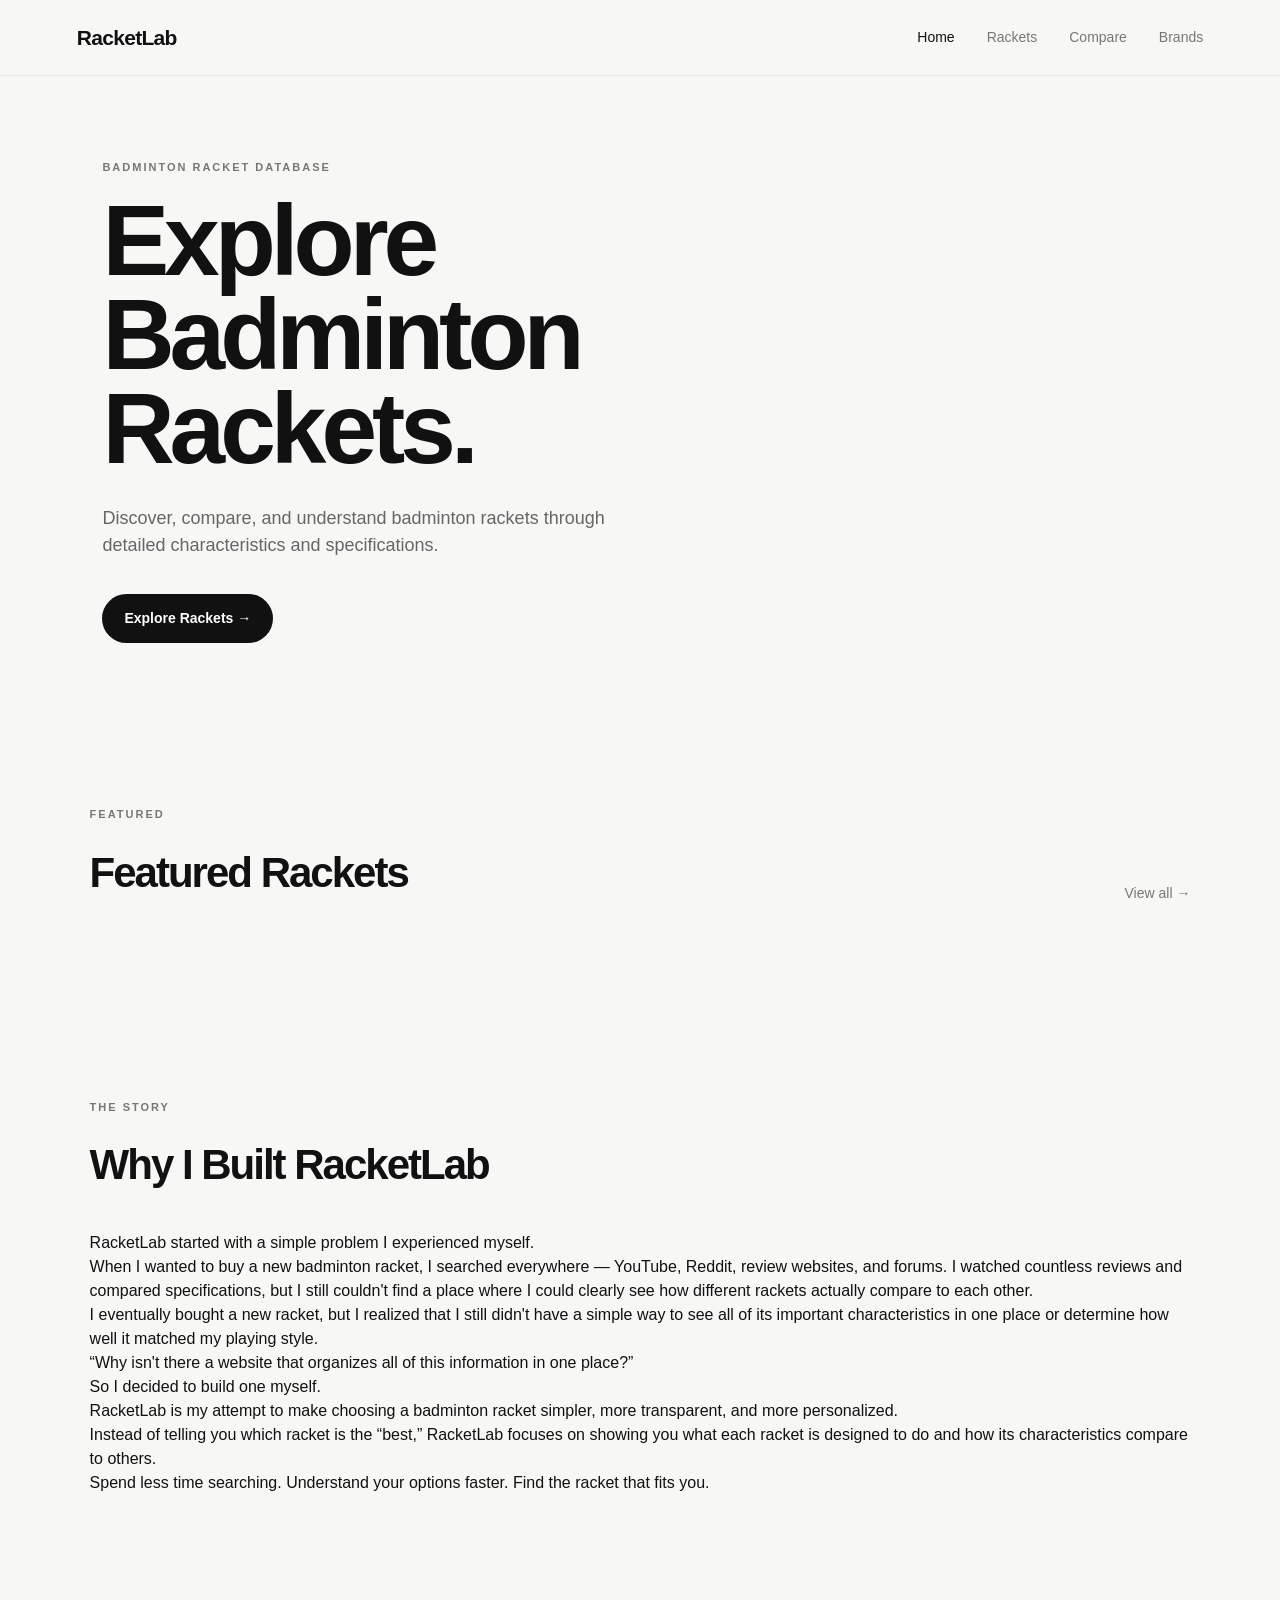
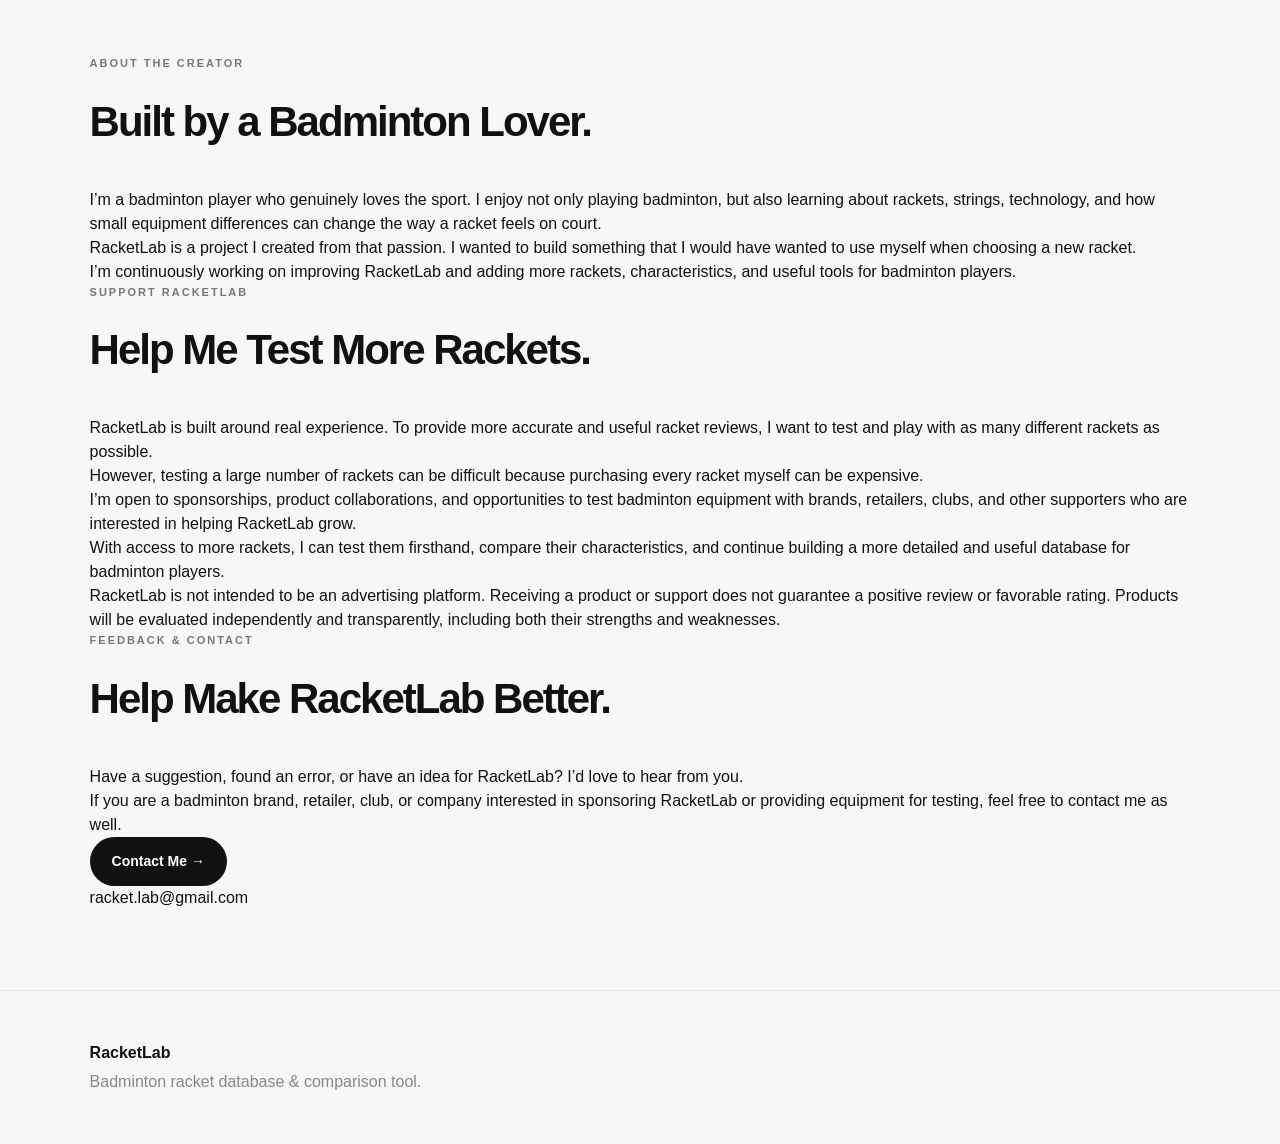
==== commit c2d1a151: "Update index.html" ====
--- a/index.html
+++ b/index.html
@@ -140,6 +140,137 @@
 
     </section>
 
+    <section class="home-section creator-section">
+
+    <!-- About the Creator -->
+    <div class="section-header">
+
+        <div>
+            <p class="eyebrow">ABOUT THE CREATOR</p>
+
+            <h2>
+                Built by a Badminton Lover.
+            </h2>
+        </div>
+
+    </div>
+
+    <div class="creator-content">
+
+        <p>
+            I’m a badminton player who genuinely loves the sport.
+            I enjoy not only playing badminton, but also learning about
+            rackets, strings, technology, and how small equipment differences
+            can change the way a racket feels on court.
+        </p>
+
+        <p>
+            RacketLab is a project I created from that passion.
+            I wanted to build something that I would have wanted to use
+            myself when choosing a new racket.
+        </p>
+
+        <p>
+            I’m continuously working on improving RacketLab and adding
+            more rackets, characteristics, and useful tools for badminton players.
+        </p>
+
+    </div>
+
+
+    <!-- Support RacketLab -->
+    <div class="support-divider"></div>
+
+    <div class="section-header">
+
+        <div>
+            <p class="eyebrow">SUPPORT RACKETLAB</p>
+
+            <h2>
+                Help Me Test More Rackets.
+            </h2>
+        </div>
+
+    </div>
+
+    <div class="support-content">
+
+        <p>
+            RacketLab is built around real experience.
+            To provide more accurate and useful racket reviews,
+            I want to test and play with as many different rackets as possible.
+        </p>
+
+        <p>
+            However, testing a large number of rackets can be difficult
+            because purchasing every racket myself can be expensive.
+        </p>
+
+        <p>
+            I’m open to sponsorships, product collaborations, and opportunities
+            to test badminton equipment with brands, retailers, clubs,
+            and other supporters who are interested in helping RacketLab grow.
+        </p>
+
+        <p>
+            With access to more rackets, I can test them firsthand,
+            compare their characteristics, and continue building a more
+            detailed and useful database for badminton players.
+        </p>
+
+        <p class="support-note">
+            RacketLab is not intended to be an advertising platform.
+            Receiving a product or support does not guarantee a positive review
+            or favorable rating. Products will be evaluated independently and
+            transparently, including both their strengths and weaknesses.
+        </p>
+
+    </div>
+
+
+    <!-- Feedback & Contact -->
+    <div class="support-divider"></div>
+
+    <div class="section-header">
+
+        <div>
+            <p class="eyebrow">FEEDBACK & CONTACT</p>
+
+            <h2>
+                Help Make RacketLab Better.
+            </h2>
+        </div>
+
+    </div>
+
+    <div class="feedback-content">
+
+        <p>
+            Have a suggestion, found an error, or have an idea for RacketLab?
+            I’d love to hear from you.
+        </p>
+
+        <p>
+            If you are a badminton brand, retailer, club, or company interested
+            in sponsoring RacketLab or providing equipment for testing,
+            feel free to contact me as well.
+        </p>
+
+        <a
+            href="mailto:racket.lab@gmail.com"
+            class="primary-button"
+        >
+            Contact Me →
+        </a>
+
+        <p class="contact-email">
+            racket.lab@gmail.com
+        </p>
+
+    </div>
+
+</section>
+
 </main>
 
 
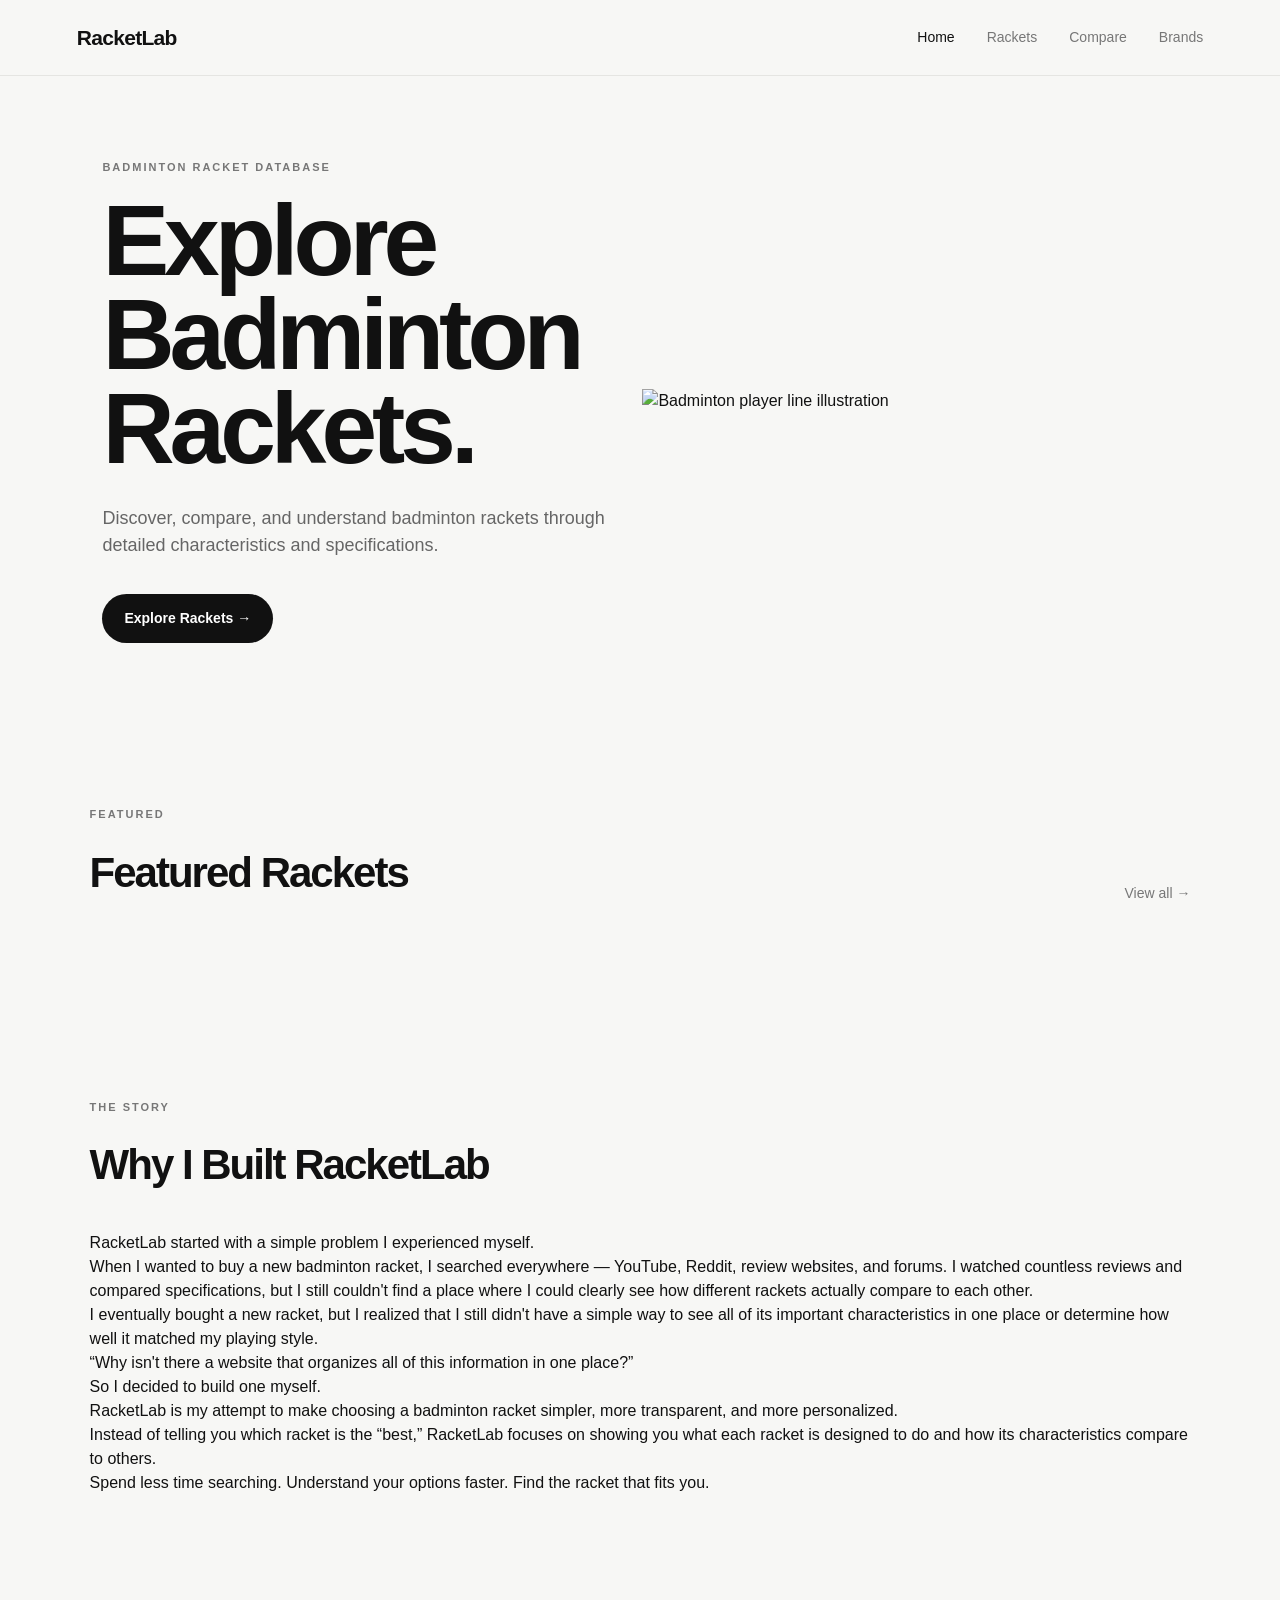
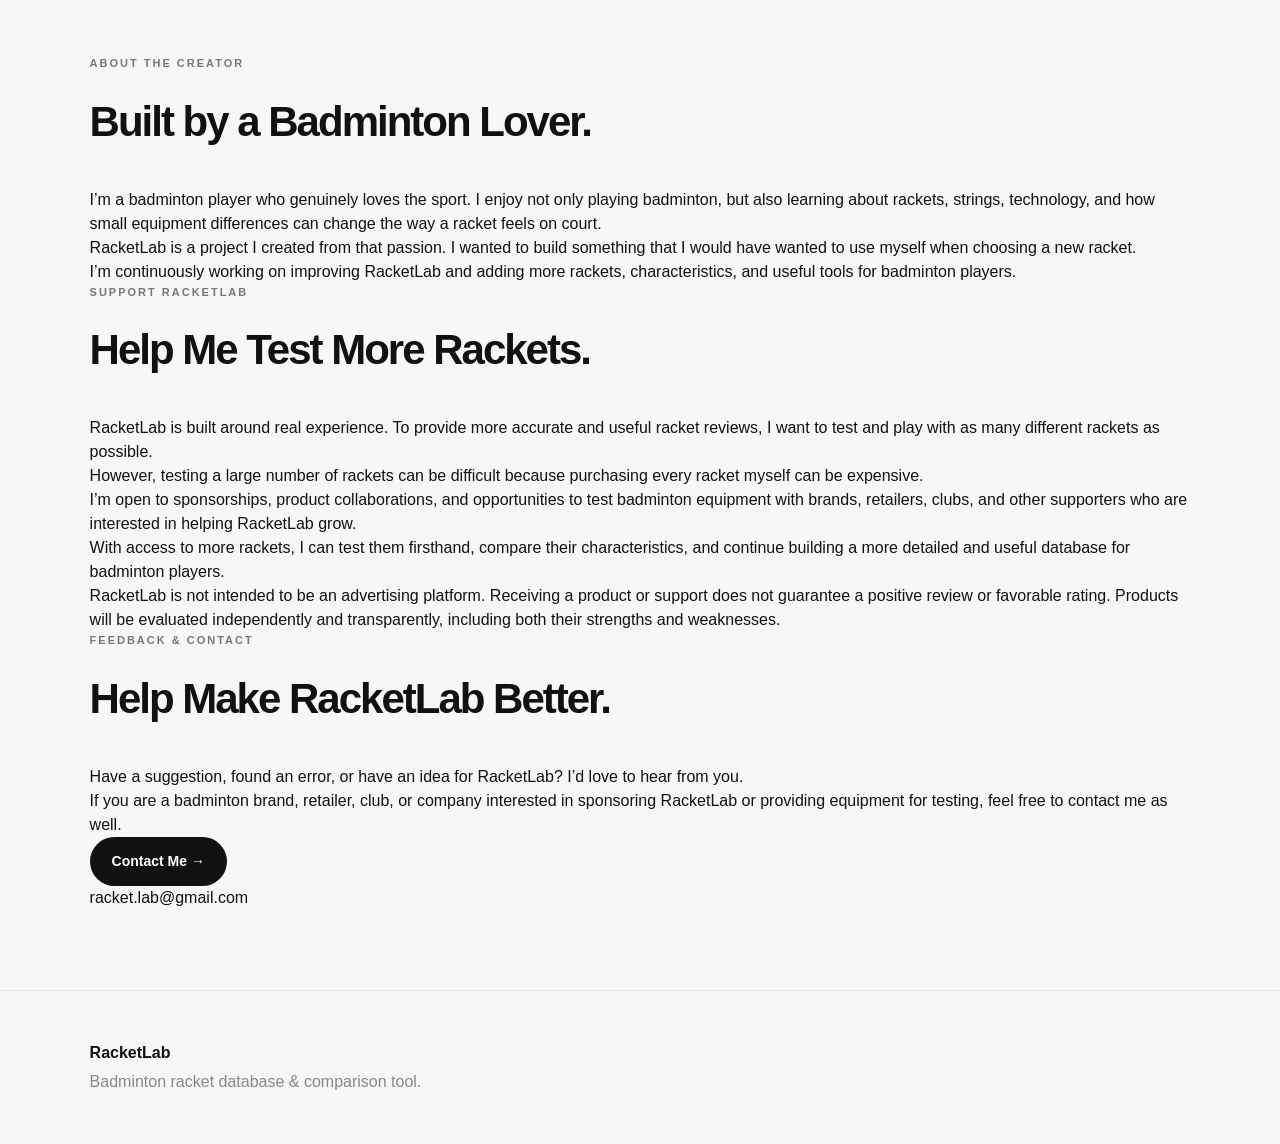
==== commit 991d8880: "Update index.html" ====
--- a/index.html
+++ b/index.html
@@ -29,32 +29,33 @@
 
 <main>
 
-    <section class="hero">
-
-        <div class="hero-content">
-
-            <p class="eyebrow">
-                BADMINTON RACKET DATABASE
-            </p>
-
-            <h1>
-                Explore<br>
-                Badminton Rackets.
-            </h1>
-
-            <p class="hero-description">
-                Discover, compare, and understand badminton
-                rackets through detailed characteristics and specifications.
-            </p>
-
-            <a href="rackets.html" class="primary-button">
-                Explore Rackets →
-            </a>
-
-        </div>
-
-    </section>
-
+  <section class="hero">
+    <div class="hero-content">
+        <p class="eyebrow">BADMINTON RACKET DATABASE</p>
+
+        <h1>
+            Explore<br>
+            Badminton<br>
+            Rackets.
+        </h1>
+
+        <p class="hero-description">
+            Discover, compare, and understand badminton rackets through
+            detailed characteristics and specifications.
+        </p>
+
+        <a href="rackets.html" class="primary-button">
+            Explore Rackets →
+        </a>
+    </div>
+
+    <div class="hero-visual">
+        <img
+            src="assets/images/hero/badminton-line-art.png"
+            alt="Badminton player line illustration"
+        >
+    </div>
+</section>
 
     <section class="home-section">
 
